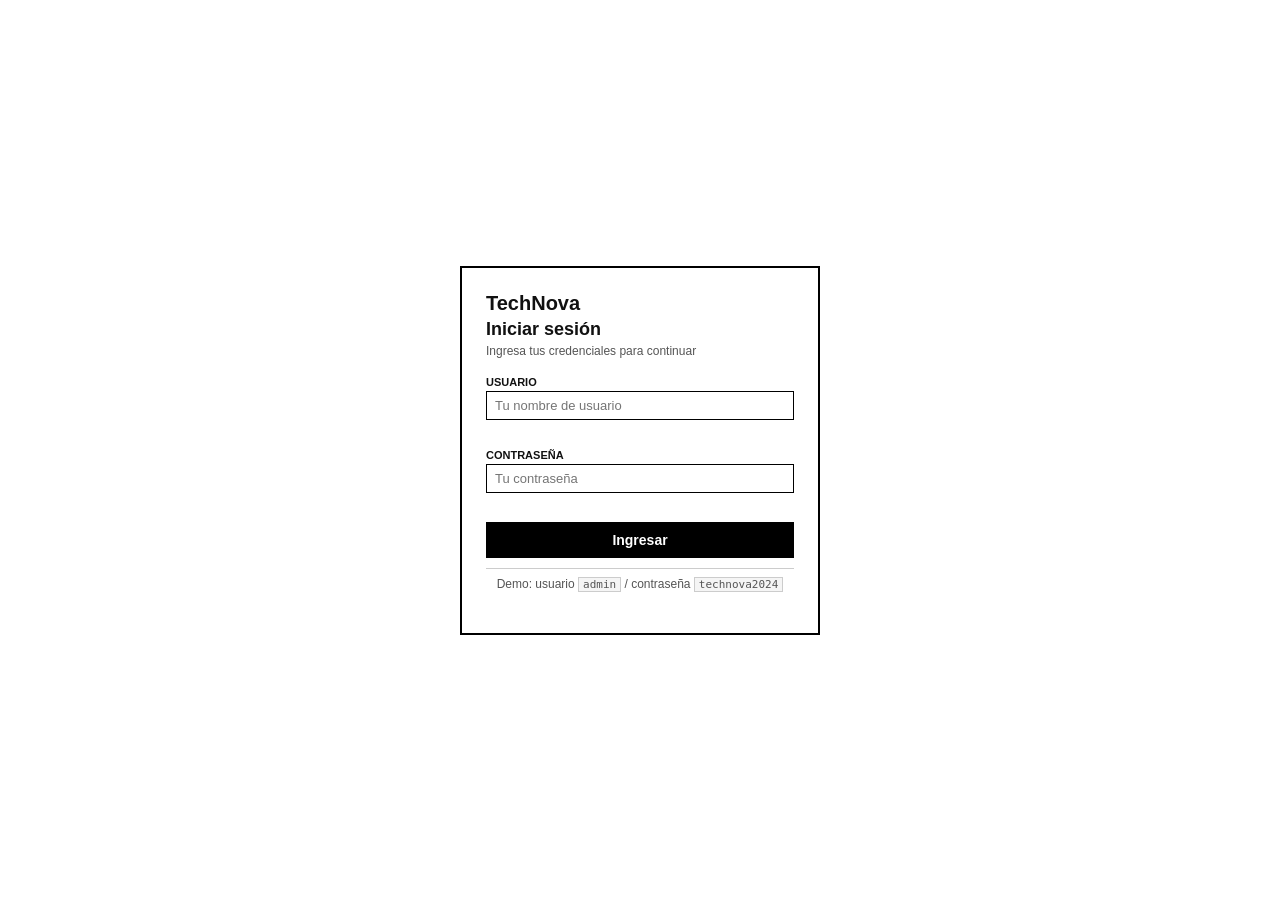
==== login.html @ 23d36f8d "primer parcial avance" ====
<!DOCTYPE html>
<html lang="es">
<head>
  <meta charset="UTF-8" />
  <meta name="viewport" content="width=device-width, initial-scale=1.0" />
  <title>TechNova — Iniciar sesión</title>
  <link rel="stylesheet" href="css/styles.css" />
  <link rel="stylesheet" href="css/login.css" />
</head>
<body class="login-page">

  <div class="login-box">

    <span class="login-logo">TechNova</span>

    <h1>Iniciar sesión</h1>
    <p>Ingresa tus credenciales para continuar</p>

    <form id="login-form" novalidate>

      <div class="form-group">
        <label class="form-label" for="input-usuario">Usuario</label>
        <input
          type="text"
          id="input-usuario"
          class="form-input"
          placeholder="Tu nombre de usuario"
          autocomplete="username"
        />
        <span class="form-error" id="error-usuario"></span>
      </div>

      <div class="form-group">
        <label class="form-label" for="input-contrasena">Contraseña</label>
        <input
          type="password"
          id="input-contrasena"
          class="form-input"
          placeholder="Tu contraseña"
          autocomplete="current-password"
        />
        <span class="form-error" id="error-contrasena"></span>
      </div>

      <div class="form-alert" id="login-alert" role="alert" aria-live="polite"></div>

      <button type="submit" class="btn-login" id="btn-ingresar">
        Ingresar
      </button>

    </form>

    <p class="login-hint">
      Demo: usuario <code>admin</code> / contraseña <code>technova2024</code>
    </p>

  </div>

  <script src="js/login.js"></script>
</body>
</html>
---- css/styles.css ----
/* =====================================================
   css/styles.css — TechNova
   Estilos: estructura base sin colores personalizados.
   Convención de clases: kebab-case
   ===================================================== */

* {
  box-sizing: border-box;
  margin: 0;
  padding: 0;
}

body {
  font-family: sans-serif;
  font-size: 14px;
  color: #111;
  background: #fff;
}

/* ── Layout ──────────────────────────────────────── */
.app-page   { display: flex; flex-direction: column; min-height: 100vh; }
.app-layout { display: flex; flex: 1; }
.app-main   { flex: 1; }

/* ── Header ──────────────────────────────────────── */
.app-header {
  display: flex;
  align-items: center;
  justify-content: space-between;
  padding: 10px 20px;
  border-bottom: 2px solid #000;
}

.header-logo { font-size: 18px; font-weight: bold; text-decoration: none; color: #000; }

.header-nav a {
  margin-left: 14px;
  color: #000;
  text-decoration: underline;
  font-size: 13px;
}

.header-actions { display: flex; gap: 6px; }

.header-actions button {
  border: 1px solid #000;
  background: #fff;
  padding: 4px 10px;
  font-size: 12px;
  cursor: pointer;
}

.header-actions button:hover { background: #eee; }

/* ── Sidebar ─────────────────────────────────────── */
.app-sidebar {
  width: 180px;
  flex-shrink: 0;
  border-right: 2px solid #000;
  padding: 12px;
}

.sidebar-user {
  border: 1px solid #000;
  padding: 8px;
  margin-bottom: 12px;
}

.sidebar-user strong { display: block; font-size: 13px; }
.sidebar-user span   { font-size: 11px; }

.sidebar-group {
  font-size: 11px;
  text-transform: uppercase;
  border-bottom: 1px solid #000;
  padding-bottom: 3px;
  margin: 10px 0 5px;
}

.sidebar-menu { list-style: none; }

.sidebar-link {
  display: block;
  padding: 4px 6px;
  font-size: 13px;
  color: #000;
  text-decoration: none;
  border-left: 3px solid transparent;
}

.sidebar-link:hover,
.sidebar-link.active {
  border-left-color: #000;
  font-weight: bold;
}

/* ── Hero ────────────────────────────────────────── */
.hero {
  border: 2px solid #000;
  margin: 12px;
  padding: 20px;
}

.hero h1 { font-size: 26px; margin-bottom: 8px; }
.hero p  { font-size: 14px; margin-bottom: 14px; max-width: 460px; }

.hero-ctas { display: flex; gap: 8px; margin-bottom: 16px; }

.hero-ctas .btn-primary {
  border: 1px solid #000;
  background: #000;
  color: #fff;
  padding: 6px 16px;
  font-size: 13px;
  cursor: pointer;
  text-decoration: none;
  display: inline-block;
}

.hero-ctas .btn-secondary {
  border: 1px solid #000;
  background: #fff;
  color: #000;
  padding: 6px 16px;
  font-size: 13px;
  cursor: pointer;
  text-decoration: none;
  display: inline-block;
}

.hero-ctas button:hover { opacity: .85; }

.stats-row {
  display: flex;
  border: 1px solid #000;
  width: fit-content;
}

.stat { padding: 8px 18px; text-align: center; border-right: 1px solid #000; }
.stat:last-child { border-right: none; }
.stat strong { display: block; font-size: 17px; }
.stat small  { font-size: 11px; }

/* ── Filtro de categorías ────────────────────────── */
.filter-bar {
  display: flex;
  align-items: center;
  gap: 6px;
  flex-wrap: wrap;
  padding: 8px 12px;
  margin: 0 12px;
  border: 1px solid #000;
}

.filter-bar label { font-size: 11px; text-transform: uppercase; margin-right: 4px; }

.cat-chip {
  border: 1px solid #000;
  background: #fff;
  padding: 3px 10px;
  font-size: 12px;
  cursor: pointer;
}

.cat-chip:hover  { background: #eee; }
.cat-chip.active { background: #000; color: #fff; }

/* ── Sección de productos ────────────────────────── */
.products-section {
  padding: 14px 12px;
  border-bottom: 1px solid #ccc;
}

.section-header {
  display: flex;
  align-items: flex-start;
  justify-content: space-between;
  margin-bottom: 12px;
  gap: 8px;
}

.section-header h2 { font-size: 15px; margin-bottom: 2px; }
.section-header p  { font-size: 12px; color: #555; }

.section-tag {
  border: 1px solid #000;
  font-size: 10px;
  text-transform: uppercase;
  padding: 2px 7px;
  white-space: nowrap;
}

/* ── Grid de productos ───────────────────────────── */
.products-grid {
  display: grid;
  grid-template-columns: repeat(auto-fill, minmax(190px, 1fr));
  gap: 10px;
}

/* ── Tarjeta de producto ─────────────────────────── */
.product-card {
  border: 1px solid #000;
  display: flex;
  flex-direction: column;
}

.product-card:hover { outline: 2px solid #000; }

.product-img-area {
  border-bottom: 1px solid #000;
  background: #f5f5f5;
  padding: 14px 10px;
  text-align: center;
  min-height: 80px;
  display: flex;
  flex-direction: column;
  align-items: center;
  justify-content: center;
  gap: 5px;
}

.product-img-area strong { font-size: 13px; }
.product-img-area small  { font-size: 11px; color: #555; }

.product-badge {
  border: 1px solid #000;
  font-size: 10px;
  padding: 1px 6px;
}

.wc-label {
  border: 1px dashed #000;
  font-size: 9px;
  text-transform: uppercase;
  padding: 1px 5px;
}

.product-body {
  padding: 9px;
  display: flex;
  flex-direction: column;
  gap: 4px;
  flex: 1;
}

.product-cat   { font-size: 10px; text-transform: uppercase; letter-spacing: .05em; }
.product-name  { font-size: 13px; font-weight: bold; }
.product-desc  { font-size: 12px; color: #555; line-height: 1.4; flex: 1; }

.product-footer {
  display: flex;
  align-items: center;
  justify-content: space-between;
  margin-top: 8px;
  padding-top: 8px;
  border-top: 1px solid #ccc;
}

.product-price { font-size: 13px; font-weight: bold; }

.btn-add-cart {
  border: 1px solid #000;
  background: #fff;
  padding: 4px 9px;
  font-size: 11px;
  cursor: pointer;
}

.btn-add-cart:hover { background: #000; color: #fff; }
.btn-add-cart.added { background: #000; color: #fff; }

/* ── Footer ──────────────────────────────────────── */
.app-footer { border-top: 2px solid #000; }

.footer-cols {
  display: grid;
  grid-template-columns: 2fr 1fr 1fr 1fr;
  gap: 16px;
  padding: 18px 20px 14px;
}

.footer-brand strong { font-size: 15px; font-weight: bold; display: block; margin-bottom: 4px; }
.footer-brand p      { font-size: 12px; max-width: 180px; }

.footer-col h4 {
  font-size: 11px;
  text-transform: uppercase;
  border-bottom: 1px solid #000;
  padding-bottom: 3px;
  margin-bottom: 6px;
}

.footer-col a {
  display: block;
  font-size: 12px;
  color: #000;
  text-decoration: underline;
  padding: 2px 0;
}

.footer-bottom {
  border-top: 1px solid #ccc;
  padding: 8px 20px;
  display: flex;
  justify-content: space-between;
  flex-wrap: wrap;
  gap: 4px;
}

.footer-bottom p { font-size: 11px; color: #555; }

/* ── Estados ─────────────────────────────────────── */
.loading-msg { font-size: 13px; color: #555; padding: 10px 0; }

/* ── Responsive básico ───────────────────────────── */
@media (max-width: 700px) {
  .app-sidebar  { display: none; }
  .header-nav   { display: none; }
  .footer-cols  { grid-template-columns: 1fr 1fr; }
}
---- css/login.css ----
/* =====================================================
   css/login.css — TechNova
   Estilos de la pantalla de inicio de sesión.
   ===================================================== */

.login-page {
  display: flex;
  align-items: center;
  justify-content: center;
  min-height: 100vh;
  padding: 40px 12px;
  background: #fff;
}

.login-box {
  border: 2px solid #000;
  padding: 24px;
  width: 100%;
  max-width: 360px;
}

.login-logo {
  font-size: 20px;
  font-weight: bold;
  display: block;
  margin-bottom: 4px;
}

.login-box h1   { font-size: 18px; margin-bottom: 4px; }
.login-box > p  { font-size: 12px; color: #555; margin-bottom: 18px; }

/* ── Campos del formulario ── */
.form-group {
  display: flex;
  flex-direction: column;
  gap: 3px;
  margin-bottom: 12px;
}

.form-label {
  font-size: 11px;
  text-transform: uppercase;
  font-weight: bold;
}

.form-input {
  border: 1px solid #000;
  padding: 6px 8px;
  font-size: 13px;
  width: 100%;
  outline: none;
  font-family: sans-serif;
}

.form-input:focus { outline: 2px solid #000; }

.form-error {
  font-size: 11px;
  color: #c00;
  min-height: 14px;
}

/* ── Alerta global ── */
.form-alert {
  font-size: 12px;
  padding: 6px 8px;
  border: 1px solid #000;
  margin-bottom: 8px;
  display: none;
}

.form-alert.show { display: block; }

/* ── Botón de ingreso ── */
.btn-login {
  width: 100%;
  padding: 8px;
  border: 2px solid #000;
  background: #000;
  color: #fff;
  font-size: 14px;
  font-weight: bold;
  cursor: pointer;
  margin-bottom: 10px;
  font-family: sans-serif;
}

.btn-login:hover    { background: #333; }
.btn-login:disabled { opacity: .5; cursor: not-allowed; }

/* ── Hint de credenciales de demo ── */
.login-hint {
  font-size: 11px;
  color: #555;
  text-align: center;
  padding-top: 8px;
  border-top: 1px solid #ccc;
}

.login-hint code {
  font-size: 11px;
  border: 1px solid #ccc;
  padding: 0 4px;
  background: #f5f5f5;
}
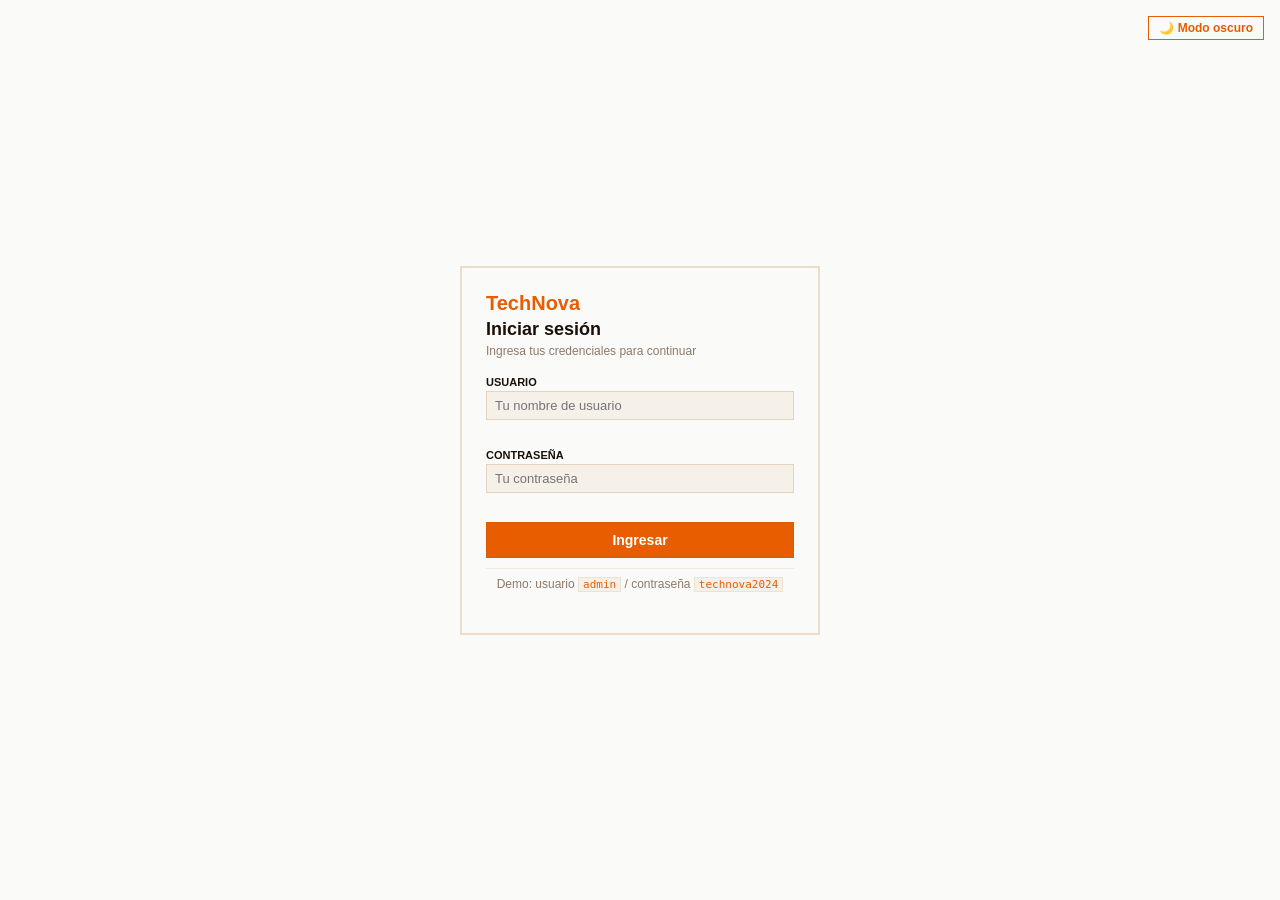
==== commit 9952b6bc: "edit tema" ====
--- a/login.html
+++ b/login.html
@@ -6,9 +6,13 @@
   <title>TechNova — Iniciar sesión</title>
   <link rel="stylesheet" href="css/styles.css" />
   <link rel="stylesheet" href="css/login.css" />
+  <script src="js/modo.js"></script>
+
+  <link rel="stylesheet" href="css/styles.css" />
+  <link rel="stylesheet" href="css/login.css" />
 </head>
 <body class="login-page">
-
+   <button class="login-tema-btn" id="btn-tema-login">🌙 Modo oscuro</button>
   <div class="login-box">
 
     <span class="login-logo">TechNova</span>
@@ -57,5 +61,8 @@
   </div>
 
   <script src="js/login.js"></script>
+  <script>
+    vincularToggleTema('btn-tema-login');
+  </script>
 </body>
 </html>
--- a/css/styles.css
+++ b/css/styles.css
@@ -1,8 +1,46 @@
-/* =====================================================
-   css/styles.css — TechNova
-   Estilos: estructura base sin colores personalizados.
-   Convención de clases: kebab-case
-   ===================================================== */
+/* ── Variables de tema ── */
+:root {
+  --bg:          #fafaf8;
+  --bg-alt:      #f5f0e8;
+  --surface:     #ffffff;
+  --surface-2:   #fdf8f0;
+  --texto:       #1a1008;
+  --texto-muted: #8c7a6b;
+  --borde:       rgba(180,100,20,.2);
+  --borde-soft:  rgba(180,100,20,.1);
+  --acento:      #e85d00;
+  --acento2:     #f5a623;
+  --acento3:     #ff3d00;
+  --btn-bg:      #e85d00;
+  --btn-color:   #ffffff;
+  --shadow:      0 1px 3px rgba(0,0,0,.08);
+  --shadow-md:   0 4px 24px rgba(232,93,0,.18);
+}
+
+html.dark-mode {
+  --bg:          #0a0805;
+  --bg-alt:      #130f0a;
+  --surface:     #1a1208;
+  --surface-2:   #221a0e;
+  --texto:       #f5f0e8;
+  --texto-muted: #8c7a6b;
+  --borde:       rgba(255,120,30,.15);
+  --borde-soft:  rgba(255,120,30,.08);
+  --acento:      #ff6b1a;
+  --acento2:     #ffd166;
+  --acento3:     #ff3d00;
+  --btn-bg:      #ff6b1a;
+  --btn-color:   #0a0805;
+  --shadow:      0 1px 3px rgba(0,0,0,.6);
+  --shadow-md:   0 4px 24px rgba(255,107,26,.2);
+}
+
+/* Transición suave al cambiar tema */
+*, *::before, *::after {
+  transition: background-color 250ms ease, color 250ms ease, border-color 250ms ease;
+}
+
+
 
 * {
   box-sizing: border-box;
@@ -13,162 +51,169 @@
 body {
   font-family: sans-serif;
   font-size: 14px;
-  color: #111;
-  background: #fff;
-}
-
-/* ── Layout ──────────────────────────────────────── */
-.app-page   { display: flex; flex-direction: column; min-height: 100vh; }
-.app-layout { display: flex; flex: 1; }
-.app-main   { flex: 1; }
-
-/* ── Header ──────────────────────────────────────── */
-.app-header {
-  display: flex;
-  align-items: center;
-  justify-content: space-between;
+  color: var(--texto);
+  background: var(--bg);
+}
+
+
+.app-page {
+  display: flex;
+  flex-direction: column;
+  min-height: 100vh;
+}
+
+.app-layout {
+  display: flex;
+  flex: 1;
+}
+
+.app-main {
+  flex: 1;
+}
+
+
+.hero {
+  padding: 44px 36px;
+  background: var(--surface);
+  border-bottom: 1px solid var(--borde);
+  position: relative;
+  overflow: hidden;
+}
+
+.hero::before {
+  content: '';
+  position: absolute;
+  top: -80px; right: -80px;
+  width: 400px; height: 400px;
+  background: radial-gradient(circle, rgba(232,93,0,.08), transparent 65%);
+  pointer-events: none;
+}
+
+.hero h1 {
+  font-size: 34px;
+  font-weight: 900;
+  letter-spacing: -1px;
+  line-height: 1.1;
+  margin-bottom: 12px;
+}
+
+.hero p {
+  font-size: 14px;
+  color: var(--texto-muted);
+  margin-bottom: 22px;
+  max-width: 460px;
+  line-height: 1.65;
+}
+
+.hero-ctas .btn-primary {
+  background: linear-gradient(135deg, var(--acento), var(--acento2));
+  color: var(--bg);
+  border: none;
+  padding: 10px 22px;
+  border-radius: 8px;
+  font-size: 13px;
+  font-weight: 700;
+  cursor: pointer;
+  box-shadow: 0 4px 16px rgba(232,93,0,.3);
+  text-decoration: none;
+  display: inline-block;
+  transition: all .2s;
+}
+
+.hero-ctas .btn-primary:hover {
+  transform: translateY(-2px);
+  box-shadow: 0 6px 20px rgba(232,93,0,.4);
+  opacity: 1;
+  color: var(--bg);
+}
+
+.hero-ctas .btn-secondary {
+  background: transparent;
+  border: 1.5px solid var(--borde);
+  color: var(--texto);
   padding: 10px 20px;
-  border-bottom: 2px solid #000;
-}
-
-.header-logo { font-size: 18px; font-weight: bold; text-decoration: none; color: #000; }
-
-.header-nav a {
-  margin-left: 14px;
-  color: #000;
-  text-decoration: underline;
-  font-size: 13px;
-}
-
-.header-actions { display: flex; gap: 6px; }
-
-.header-actions button {
-  border: 1px solid #000;
-  background: #fff;
-  padding: 4px 10px;
-  font-size: 12px;
-  cursor: pointer;
-}
-
-.header-actions button:hover { background: #eee; }
-
-/* ── Sidebar ─────────────────────────────────────── */
-.app-sidebar {
-  width: 180px;
-  flex-shrink: 0;
-  border-right: 2px solid #000;
-  padding: 12px;
-}
-
-.sidebar-user {
-  border: 1px solid #000;
-  padding: 8px;
-  margin-bottom: 12px;
-}
-
-.sidebar-user strong { display: block; font-size: 13px; }
-.sidebar-user span   { font-size: 11px; }
-
-.sidebar-group {
-  font-size: 11px;
-  text-transform: uppercase;
-  border-bottom: 1px solid #000;
-  padding-bottom: 3px;
-  margin: 10px 0 5px;
-}
-
-.sidebar-menu { list-style: none; }
-
-.sidebar-link {
-  display: block;
-  padding: 4px 6px;
-  font-size: 13px;
-  color: #000;
-  text-decoration: none;
-  border-left: 3px solid transparent;
-}
-
-.sidebar-link:hover,
-.sidebar-link.active {
-  border-left-color: #000;
-  font-weight: bold;
-}
-
-/* ── Hero ────────────────────────────────────────── */
-.hero {
-  border: 2px solid #000;
-  margin: 12px;
-  padding: 20px;
-}
-
-.hero h1 { font-size: 26px; margin-bottom: 8px; }
-.hero p  { font-size: 14px; margin-bottom: 14px; max-width: 460px; }
-
-.hero-ctas { display: flex; gap: 8px; margin-bottom: 16px; }
-
-.hero-ctas .btn-primary {
-  border: 1px solid #000;
-  background: #000;
-  color: #fff;
-  padding: 6px 16px;
+  border-radius: 8px;
   font-size: 13px;
   cursor: pointer;
   text-decoration: none;
   display: inline-block;
-}
-
-.hero-ctas .btn-secondary {
-  border: 1px solid #000;
-  background: #fff;
-  color: #000;
-  padding: 6px 16px;
-  font-size: 13px;
+  transition: all .2s;
+}
+
+.hero-ctas .btn-secondary:hover {
+  border-color: var(--acento);
+  color: var(--acento);
+  opacity: 1;
+}
+
+.stats-row {
+  display: flex;
+  border: 1px solid var(--borde);
+  border-radius: 10px;
+  overflow: hidden;
+  width: fit-content;
+  background: var(--surface-2);
+}
+
+.stat {
+  padding: 10px 22px;
+  text-align: center;
+  border-right: 1px solid var(--borde);
+}
+
+.stat strong {
+  display: block;
+  font-size: 20px;
+  font-weight: 900;
+  background: linear-gradient(135deg, var(--acento), var(--acento2));
+  -webkit-background-clip: text;
+  -webkit-text-fill-color: transparent;
+  background-clip: text;
+}
+
+.stat small { font-size: 11px; color: var(--texto-muted); }
+
+
+.filter-bar {
+  display: flex;
+  align-items: center;
+  gap: 8px;
+  flex-wrap: wrap;
+  padding: 12px 36px;
+  background: var(--bg-alt);
+  border-bottom: 1px solid var(--borde);
+  margin: 0;
+}
+
+.cat-chip {
+  border: 1.5px solid var(--borde);
+  background: transparent;
+  color: var(--texto-muted);
+  border-radius: 20px;
+  padding: 4px 12px;
+  font-size: 12px;
+  font-weight: 500;
   cursor: pointer;
-  text-decoration: none;
-  display: inline-block;
-}
-
-.hero-ctas button:hover { opacity: .85; }
-
-.stats-row {
-  display: flex;
-  border: 1px solid #000;
-  width: fit-content;
-}
-
-.stat { padding: 8px 18px; text-align: center; border-right: 1px solid #000; }
-.stat:last-child { border-right: none; }
-.stat strong { display: block; font-size: 17px; }
-.stat small  { font-size: 11px; }
-
-/* ── Filtro de categorías ────────────────────────── */
-.filter-bar {
-  display: flex;
-  align-items: center;
-  gap: 6px;
-  flex-wrap: wrap;
-  padding: 8px 12px;
-  margin: 0 12px;
-  border: 1px solid #000;
-}
-
-.filter-bar label { font-size: 11px; text-transform: uppercase; margin-right: 4px; }
-
-.cat-chip {
-  border: 1px solid #000;
-  background: #fff;
-  padding: 3px 10px;
-  font-size: 12px;
-  cursor: pointer;
-}
-
-.cat-chip:hover  { background: #eee; }
-.cat-chip.active { background: #000; color: #fff; }
-
-/* ── Sección de productos ────────────────────────── */
+  transition: all .15s;
+}
+
+.cat-chip:hover {
+  border-color: var(--acento);
+  color: var(--acento);
+  background: transparent;
+}
+
+.cat-chip.active {
+  background: linear-gradient(135deg, var(--acento), var(--acento2));
+  border-color: transparent;
+  color: var(--bg);
+  font-weight: 700;
+}
+
+
 .products-section {
   padding: 14px 12px;
-  border-bottom: 1px solid #ccc;
+  border-bottom: 1px solid var(--borde-soft);
 }
 
 .section-header {
@@ -179,57 +224,82 @@
   gap: 8px;
 }
 
-.section-header h2 { font-size: 15px; margin-bottom: 2px; }
-.section-header p  { font-size: 12px; color: #555; }
+.section-header h2 {
+  font-size: 15px;
+  margin-bottom: 2px;
+}
+
+.section-header p {
+  font-size: 12px;
+  color: var(--texto-muted);
+}
 
 .section-tag {
-  border: 1px solid #000;
+  border: 1px solid var(--borde);
   font-size: 10px;
   text-transform: uppercase;
   padding: 2px 7px;
   white-space: nowrap;
 }
 
-/* ── Grid de productos ───────────────────────────── */
+
 .products-grid {
   display: grid;
   grid-template-columns: repeat(auto-fill, minmax(190px, 1fr));
   gap: 10px;
 }
 
-/* ── Tarjeta de producto ─────────────────────────── */
+
 .product-card {
-  border: 1px solid #000;
+  background: var(--surface);
+  border: 1px solid var(--borde);
+  border-radius: 12px;
+  overflow: hidden;
   display: flex;
   flex-direction: column;
-}
-
-.product-card:hover { outline: 2px solid #000; }
+  box-shadow: var(--shadow);
+  transition: all .2s;
+}
+.product-card:hover {
+  transform: translateY(-4px);
+  box-shadow: var(--shadow-md);
+  border-color: rgba(232,93,0,.35);
+}
 
 .product-img-area {
-  border-bottom: 1px solid #000;
-  background: #f5f5f5;
-  padding: 14px 10px;
+  background: linear-gradient(135deg, var(--surface-2), rgba(232,93,0,.04));
+  border-bottom: 1px solid var(--borde);
+  padding: 18px 12px;
   text-align: center;
-  min-height: 80px;
+  min-height: 90px;
   display: flex;
   flex-direction: column;
   align-items: center;
   justify-content: center;
-  gap: 5px;
-}
-
-.product-img-area strong { font-size: 13px; }
-.product-img-area small  { font-size: 11px; color: #555; }
+  gap: 6px;
+}
+
+.product-img-area strong {
+  font-size: 13px;
+}
+
+.product-img-area small {
+  font-size: 11px;
+  color: var(--texto-muted);
+}
 
 .product-badge {
-  border: 1px solid #000;
+  background: linear-gradient(135deg, var(--acento), var(--acento2));
+  color: var(--bg);
   font-size: 10px;
-  padding: 1px 6px;
+  font-weight: 700;
+  padding: 2px 8px;
+  border-radius: 20px;
+  border: none;
 }
 
 .wc-label {
-  border: 1px dashed #000;
+  border: 1px dashed var(--borde);
   font-size: 9px;
   text-transform: uppercase;
   padding: 1px 5px;
@@ -243,9 +313,24 @@
   flex: 1;
 }
 
-.product-cat   { font-size: 10px; text-transform: uppercase; letter-spacing: .05em; }
-.product-name  { font-size: 13px; font-weight: bold; }
-.product-desc  { font-size: 12px; color: #555; line-height: 1.4; flex: 1; }
+.product-cat {
+  font-size: 10px;
+  font-weight: 700;
+  text-transform: uppercase;
+  letter-spacing: .05em;
+  color: var(--acento);
+}
+.product-name {
+  font-size: 13px;
+  font-weight: bold;
+}
+
+.product-desc {
+  font-size: 12px;
+  color: var(--texto-muted);
+  line-height: 1.4;
+  flex: 1;
+}
 
 .product-footer {
   display: flex;
@@ -253,68 +338,89 @@
   justify-content: space-between;
   margin-top: 8px;
   padding-top: 8px;
-  border-top: 1px solid #ccc;
-}
-
-.product-price { font-size: 13px; font-weight: bold; }
+  border-top: 1px solid var(--borde);
+}
+
+.product-price {
+  font-size: 14px;
+  font-weight: 900;
+  background: linear-gradient(90deg, var(--acento), var(--acento2));
+  -webkit-background-clip: text;
+  -webkit-text-fill-color: transparent;
+  background-clip: text;
+}
 
 .btn-add-cart {
-  border: 1px solid #000;
-  background: #fff;
-  padding: 4px 9px;
+  background: linear-gradient(135deg, var(--acento), var(--acento2));
+  color: var(--bg);
+  border: none;
+  border-radius: 6px;
+  padding: 5px 11px;
   font-size: 11px;
+  font-weight: 700;
   cursor: pointer;
-}
-
-.btn-add-cart:hover { background: #000; color: #fff; }
-.btn-add-cart.added { background: #000; color: #fff; }
-
-/* ── Footer ──────────────────────────────────────── */
-.app-footer { border-top: 2px solid #000; }
-
-.footer-cols {
-  display: grid;
-  grid-template-columns: 2fr 1fr 1fr 1fr;
-  gap: 16px;
-  padding: 18px 20px 14px;
-}
-
-.footer-brand strong { font-size: 15px; font-weight: bold; display: block; margin-bottom: 4px; }
-.footer-brand p      { font-size: 12px; max-width: 180px; }
-
-.footer-col h4 {
-  font-size: 11px;
+  transition: all .2s;
+}
+
+.btn-add-cart:hover {
+  transform: translateY(-1px);
+  box-shadow: 0 3px 10px rgba(232,93,0,.35);
+  background: linear-gradient(135deg, var(--acento), var(--acento2));
+  color: var(--bg);
+}
+
+.btn-add-cart.added {
+  background: var(--btn-bg);
+  color: var(--btn-color);
+}
+.section-tag {
+  font-size: 10px;
+  font-weight: 700;
   text-transform: uppercase;
-  border-bottom: 1px solid #000;
-  padding-bottom: 3px;
-  margin-bottom: 6px;
-}
-
-.footer-col a {
-  display: block;
-  font-size: 12px;
-  color: #000;
-  text-decoration: underline;
-  padding: 2px 0;
-}
-
-.footer-bottom {
-  border-top: 1px solid #ccc;
-  padding: 8px 20px;
-  display: flex;
-  justify-content: space-between;
-  flex-wrap: wrap;
-  gap: 4px;
-}
-
-.footer-bottom p { font-size: 11px; color: #555; }
-
-/* ── Estados ─────────────────────────────────────── */
-.loading-msg { font-size: 13px; color: #555; padding: 10px 0; }
-
-/* ── Responsive básico ───────────────────────────── */
+  letter-spacing: .06em;
+  padding: 3px 10px;
+  border-radius: 20px;
+  border: 1.5px solid var(--acento);
+  color: var(--acento);
+  white-space: nowrap;
+  background: transparent;
+}
+
+
+
+.loading-msg {
+  font-size: 13px;
+  color: var(--texto-muted);
+  padding: 10px 0;
+}
+/* ── Glow en hover modo oscuro ── */
+html.dark-mode .product-card:hover {
+  outline: 2px solid var(--acento);
+  box-shadow: 0 0 10px var(--acento);
+}
+
+html.dark-mode .cat-chip.active {
+  background: var(--acento);
+  border-color: var(--acento);
+  color: #fff;
+}
+
+html.dark-mode .btn-add-cart:hover {
+  background: var(--acento);
+  border-color: var(--acento);
+  color: #fff;
+}
+
 @media (max-width: 700px) {
-  .app-sidebar  { display: none; }
-  .header-nav   { display: none; }
-  .footer-cols  { grid-template-columns: 1fr 1fr; }
-}
+  .app-sidebar {
+    display: none;
+  }
+
+  .header-nav {
+    display: none;
+  }
+
+  .footer-cols {
+    grid-template-columns: 1fr 1fr;
+  }
+}
--- a/css/login.css
+++ b/css/login.css
@@ -1,22 +1,18 @@
-/* =====================================================
-   css/login.css — TechNova
-   Estilos de la pantalla de inicio de sesión.
-   ===================================================== */
-
 .login-page {
   display: flex;
   align-items: center;
   justify-content: center;
   min-height: 100vh;
   padding: 40px 12px;
-  background: #fff;
+  background: var(--bg);
 }
 
 .login-box {
-  border: 2px solid #000;
+  border: 2px solid var(--borde);
   padding: 24px;
   width: 100%;
   max-width: 360px;
+  background: var(--bg);
 }
 
 .login-logo {
@@ -24,12 +20,12 @@
   font-weight: bold;
   display: block;
   margin-bottom: 4px;
+  color: var(--acento);
 }
 
-.login-box h1   { font-size: 18px; margin-bottom: 4px; }
-.login-box > p  { font-size: 12px; color: #555; margin-bottom: 18px; }
+.login-box h1   { font-size: 18px; margin-bottom: 4px; color: var(--texto); }
+.login-box > p  { font-size: 12px; color: var(--texto-muted); margin-bottom: 18px; }
 
-/* ── Campos del formulario ── */
 .form-group {
   display: flex;
   flex-direction: column;
@@ -41,18 +37,23 @@
   font-size: 11px;
   text-transform: uppercase;
   font-weight: bold;
+  color: var(--texto);
 }
 
 .form-input {
-  border: 1px solid #000;
+  border: 1px solid var(--borde);
   padding: 6px 8px;
   font-size: 13px;
   width: 100%;
   outline: none;
   font-family: sans-serif;
+  background: var(--bg-alt);
+  color: var(--texto);
 }
 
-.form-input:focus { outline: 2px solid #000; }
+.form-input:focus {
+  outline: 2px solid var(--acento);
+}
 
 .form-error {
   font-size: 11px;
@@ -60,24 +61,24 @@
   min-height: 14px;
 }
 
-/* ── Alerta global ── */
 .form-alert {
   font-size: 12px;
   padding: 6px 8px;
-  border: 1px solid #000;
+  border: 1px solid var(--borde);
   margin-bottom: 8px;
   display: none;
+  color: var(--texto);
+  background: var(--bg-alt);
 }
 
 .form-alert.show { display: block; }
 
-/* ── Botón de ingreso ── */
 .btn-login {
   width: 100%;
   padding: 8px;
-  border: 2px solid #000;
-  background: #000;
-  color: #fff;
+  border: 2px solid var(--borde);
+  background: var(--btn-bg);
+  color: var(--btn-color);
   font-size: 14px;
   font-weight: bold;
   cursor: pointer;
@@ -85,21 +86,41 @@
   font-family: sans-serif;
 }
 
-.btn-login:hover    { background: #333; }
+.btn-login:hover    { opacity: .85; }
 .btn-login:disabled { opacity: .5; cursor: not-allowed; }
 
-/* ── Hint de credenciales de demo ── */
 .login-hint {
   font-size: 11px;
-  color: #555;
+  color: var(--texto-muted);
   text-align: center;
   padding-top: 8px;
-  border-top: 1px solid #ccc;
+  border-top: 1px solid var(--borde-soft);
 }
 
 .login-hint code {
   font-size: 11px;
-  border: 1px solid #ccc;
+  border: 1px solid var(--borde-soft);
   padding: 0 4px;
-  background: #f5f5f5;
+  background: var(--bg-alt);
+  color: var(--acento);
 }
+
+/* Botón de tema en login */
+.login-tema-btn {
+  position: absolute;
+  top: 16px;
+  right: 16px;
+  border: 1px solid var(--acento);
+  background: var(--bg);
+  color: var(--acento);
+  padding: 4px 10px;
+  font-size: 12px;
+  font-weight: bold;
+  cursor: pointer;
+  font-family: sans-serif;
+}
+
+.login-tema-btn:hover {
+  background: var(--acento);
+  color: #fff;
+}
--- a/css/styles.css
+++ b/css/styles.css
@@ -1,8 +1,46 @@
-/* =====================================================
-   css/styles.css — TechNova
-   Estilos: estructura base sin colores personalizados.
-   Convención de clases: kebab-case
-   ===================================================== */
+/* ── Variables de tema ── */
+:root {
+  --bg:          #fafaf8;
+  --bg-alt:      #f5f0e8;
+  --surface:     #ffffff;
+  --surface-2:   #fdf8f0;
+  --texto:       #1a1008;
+  --texto-muted: #8c7a6b;
+  --borde:       rgba(180,100,20,.2);
+  --borde-soft:  rgba(180,100,20,.1);
+  --acento:      #e85d00;
+  --acento2:     #f5a623;
+  --acento3:     #ff3d00;
+  --btn-bg:      #e85d00;
+  --btn-color:   #ffffff;
+  --shadow:      0 1px 3px rgba(0,0,0,.08);
+  --shadow-md:   0 4px 24px rgba(232,93,0,.18);
+}
+
+html.dark-mode {
+  --bg:          #0a0805;
+  --bg-alt:      #130f0a;
+  --surface:     #1a1208;
+  --surface-2:   #221a0e;
+  --texto:       #f5f0e8;
+  --texto-muted: #8c7a6b;
+  --borde:       rgba(255,120,30,.15);
+  --borde-soft:  rgba(255,120,30,.08);
+  --acento:      #ff6b1a;
+  --acento2:     #ffd166;
+  --acento3:     #ff3d00;
+  --btn-bg:      #ff6b1a;
+  --btn-color:   #0a0805;
+  --shadow:      0 1px 3px rgba(0,0,0,.6);
+  --shadow-md:   0 4px 24px rgba(255,107,26,.2);
+}
+
+/* Transición suave al cambiar tema */
+*, *::before, *::after {
+  transition: background-color 250ms ease, color 250ms ease, border-color 250ms ease;
+}
+
+
 
 * {
   box-sizing: border-box;
@@ -13,162 +51,169 @@
 body {
   font-family: sans-serif;
   font-size: 14px;
-  color: #111;
-  background: #fff;
-}
-
-/* ── Layout ──────────────────────────────────────── */
-.app-page   { display: flex; flex-direction: column; min-height: 100vh; }
-.app-layout { display: flex; flex: 1; }
-.app-main   { flex: 1; }
-
-/* ── Header ──────────────────────────────────────── */
-.app-header {
-  display: flex;
-  align-items: center;
-  justify-content: space-between;
+  color: var(--texto);
+  background: var(--bg);
+}
+
+
+.app-page {
+  display: flex;
+  flex-direction: column;
+  min-height: 100vh;
+}
+
+.app-layout {
+  display: flex;
+  flex: 1;
+}
+
+.app-main {
+  flex: 1;
+}
+
+
+.hero {
+  padding: 44px 36px;
+  background: var(--surface);
+  border-bottom: 1px solid var(--borde);
+  position: relative;
+  overflow: hidden;
+}
+
+.hero::before {
+  content: '';
+  position: absolute;
+  top: -80px; right: -80px;
+  width: 400px; height: 400px;
+  background: radial-gradient(circle, rgba(232,93,0,.08), transparent 65%);
+  pointer-events: none;
+}
+
+.hero h1 {
+  font-size: 34px;
+  font-weight: 900;
+  letter-spacing: -1px;
+  line-height: 1.1;
+  margin-bottom: 12px;
+}
+
+.hero p {
+  font-size: 14px;
+  color: var(--texto-muted);
+  margin-bottom: 22px;
+  max-width: 460px;
+  line-height: 1.65;
+}
+
+.hero-ctas .btn-primary {
+  background: linear-gradient(135deg, var(--acento), var(--acento2));
+  color: var(--bg);
+  border: none;
+  padding: 10px 22px;
+  border-radius: 8px;
+  font-size: 13px;
+  font-weight: 700;
+  cursor: pointer;
+  box-shadow: 0 4px 16px rgba(232,93,0,.3);
+  text-decoration: none;
+  display: inline-block;
+  transition: all .2s;
+}
+
+.hero-ctas .btn-primary:hover {
+  transform: translateY(-2px);
+  box-shadow: 0 6px 20px rgba(232,93,0,.4);
+  opacity: 1;
+  color: var(--bg);
+}
+
+.hero-ctas .btn-secondary {
+  background: transparent;
+  border: 1.5px solid var(--borde);
+  color: var(--texto);
   padding: 10px 20px;
-  border-bottom: 2px solid #000;
-}
-
-.header-logo { font-size: 18px; font-weight: bold; text-decoration: none; color: #000; }
-
-.header-nav a {
-  margin-left: 14px;
-  color: #000;
-  text-decoration: underline;
-  font-size: 13px;
-}
-
-.header-actions { display: flex; gap: 6px; }
-
-.header-actions button {
-  border: 1px solid #000;
-  background: #fff;
-  padding: 4px 10px;
-  font-size: 12px;
-  cursor: pointer;
-}
-
-.header-actions button:hover { background: #eee; }
-
-/* ── Sidebar ─────────────────────────────────────── */
-.app-sidebar {
-  width: 180px;
-  flex-shrink: 0;
-  border-right: 2px solid #000;
-  padding: 12px;
-}
-
-.sidebar-user {
-  border: 1px solid #000;
-  padding: 8px;
-  margin-bottom: 12px;
-}
-
-.sidebar-user strong { display: block; font-size: 13px; }
-.sidebar-user span   { font-size: 11px; }
-
-.sidebar-group {
-  font-size: 11px;
-  text-transform: uppercase;
-  border-bottom: 1px solid #000;
-  padding-bottom: 3px;
-  margin: 10px 0 5px;
-}
-
-.sidebar-menu { list-style: none; }
-
-.sidebar-link {
-  display: block;
-  padding: 4px 6px;
-  font-size: 13px;
-  color: #000;
-  text-decoration: none;
-  border-left: 3px solid transparent;
-}
-
-.sidebar-link:hover,
-.sidebar-link.active {
-  border-left-color: #000;
-  font-weight: bold;
-}
-
-/* ── Hero ────────────────────────────────────────── */
-.hero {
-  border: 2px solid #000;
-  margin: 12px;
-  padding: 20px;
-}
-
-.hero h1 { font-size: 26px; margin-bottom: 8px; }
-.hero p  { font-size: 14px; margin-bottom: 14px; max-width: 460px; }
-
-.hero-ctas { display: flex; gap: 8px; margin-bottom: 16px; }
-
-.hero-ctas .btn-primary {
-  border: 1px solid #000;
-  background: #000;
-  color: #fff;
-  padding: 6px 16px;
+  border-radius: 8px;
   font-size: 13px;
   cursor: pointer;
   text-decoration: none;
   display: inline-block;
-}
-
-.hero-ctas .btn-secondary {
-  border: 1px solid #000;
-  background: #fff;
-  color: #000;
-  padding: 6px 16px;
-  font-size: 13px;
+  transition: all .2s;
+}
+
+.hero-ctas .btn-secondary:hover {
+  border-color: var(--acento);
+  color: var(--acento);
+  opacity: 1;
+}
+
+.stats-row {
+  display: flex;
+  border: 1px solid var(--borde);
+  border-radius: 10px;
+  overflow: hidden;
+  width: fit-content;
+  background: var(--surface-2);
+}
+
+.stat {
+  padding: 10px 22px;
+  text-align: center;
+  border-right: 1px solid var(--borde);
+}
+
+.stat strong {
+  display: block;
+  font-size: 20px;
+  font-weight: 900;
+  background: linear-gradient(135deg, var(--acento), var(--acento2));
+  -webkit-background-clip: text;
+  -webkit-text-fill-color: transparent;
+  background-clip: text;
+}
+
+.stat small { font-size: 11px; color: var(--texto-muted); }
+
+
+.filter-bar {
+  display: flex;
+  align-items: center;
+  gap: 8px;
+  flex-wrap: wrap;
+  padding: 12px 36px;
+  background: var(--bg-alt);
+  border-bottom: 1px solid var(--borde);
+  margin: 0;
+}
+
+.cat-chip {
+  border: 1.5px solid var(--borde);
+  background: transparent;
+  color: var(--texto-muted);
+  border-radius: 20px;
+  padding: 4px 12px;
+  font-size: 12px;
+  font-weight: 500;
   cursor: pointer;
-  text-decoration: none;
-  display: inline-block;
-}
-
-.hero-ctas button:hover { opacity: .85; }
-
-.stats-row {
-  display: flex;
-  border: 1px solid #000;
-  width: fit-content;
-}
-
-.stat { padding: 8px 18px; text-align: center; border-right: 1px solid #000; }
-.stat:last-child { border-right: none; }
-.stat strong { display: block; font-size: 17px; }
-.stat small  { font-size: 11px; }
-
-/* ── Filtro de categorías ────────────────────────── */
-.filter-bar {
-  display: flex;
-  align-items: center;
-  gap: 6px;
-  flex-wrap: wrap;
-  padding: 8px 12px;
-  margin: 0 12px;
-  border: 1px solid #000;
-}
-
-.filter-bar label { font-size: 11px; text-transform: uppercase; margin-right: 4px; }
-
-.cat-chip {
-  border: 1px solid #000;
-  background: #fff;
-  padding: 3px 10px;
-  font-size: 12px;
-  cursor: pointer;
-}
-
-.cat-chip:hover  { background: #eee; }
-.cat-chip.active { background: #000; color: #fff; }
-
-/* ── Sección de productos ────────────────────────── */
+  transition: all .15s;
+}
+
+.cat-chip:hover {
+  border-color: var(--acento);
+  color: var(--acento);
+  background: transparent;
+}
+
+.cat-chip.active {
+  background: linear-gradient(135deg, var(--acento), var(--acento2));
+  border-color: transparent;
+  color: var(--bg);
+  font-weight: 700;
+}
+
+
 .products-section {
   padding: 14px 12px;
-  border-bottom: 1px solid #ccc;
+  border-bottom: 1px solid var(--borde-soft);
 }
 
 .section-header {
@@ -179,57 +224,82 @@
   gap: 8px;
 }
 
-.section-header h2 { font-size: 15px; margin-bottom: 2px; }
-.section-header p  { font-size: 12px; color: #555; }
+.section-header h2 {
+  font-size: 15px;
+  margin-bottom: 2px;
+}
+
+.section-header p {
+  font-size: 12px;
+  color: var(--texto-muted);
+}
 
 .section-tag {
-  border: 1px solid #000;
+  border: 1px solid var(--borde);
   font-size: 10px;
   text-transform: uppercase;
   padding: 2px 7px;
   white-space: nowrap;
 }
 
-/* ── Grid de productos ───────────────────────────── */
+
 .products-grid {
   display: grid;
   grid-template-columns: repeat(auto-fill, minmax(190px, 1fr));
   gap: 10px;
 }
 
-/* ── Tarjeta de producto ─────────────────────────── */
+
 .product-card {
-  border: 1px solid #000;
+  background: var(--surface);
+  border: 1px solid var(--borde);
+  border-radius: 12px;
+  overflow: hidden;
   display: flex;
   flex-direction: column;
-}
-
-.product-card:hover { outline: 2px solid #000; }
+  box-shadow: var(--shadow);
+  transition: all .2s;
+}
+.product-card:hover {
+  transform: translateY(-4px);
+  box-shadow: var(--shadow-md);
+  border-color: rgba(232,93,0,.35);
+}
 
 .product-img-area {
-  border-bottom: 1px solid #000;
-  background: #f5f5f5;
-  padding: 14px 10px;
+  background: linear-gradient(135deg, var(--surface-2), rgba(232,93,0,.04));
+  border-bottom: 1px solid var(--borde);
+  padding: 18px 12px;
   text-align: center;
-  min-height: 80px;
+  min-height: 90px;
   display: flex;
   flex-direction: column;
   align-items: center;
   justify-content: center;
-  gap: 5px;
-}
-
-.product-img-area strong { font-size: 13px; }
-.product-img-area small  { font-size: 11px; color: #555; }
+  gap: 6px;
+}
+
+.product-img-area strong {
+  font-size: 13px;
+}
+
+.product-img-area small {
+  font-size: 11px;
+  color: var(--texto-muted);
+}
 
 .product-badge {
-  border: 1px solid #000;
+  background: linear-gradient(135deg, var(--acento), var(--acento2));
+  color: var(--bg);
   font-size: 10px;
-  padding: 1px 6px;
+  font-weight: 700;
+  padding: 2px 8px;
+  border-radius: 20px;
+  border: none;
 }
 
 .wc-label {
-  border: 1px dashed #000;
+  border: 1px dashed var(--borde);
   font-size: 9px;
   text-transform: uppercase;
   padding: 1px 5px;
@@ -243,9 +313,24 @@
   flex: 1;
 }
 
-.product-cat   { font-size: 10px; text-transform: uppercase; letter-spacing: .05em; }
-.product-name  { font-size: 13px; font-weight: bold; }
-.product-desc  { font-size: 12px; color: #555; line-height: 1.4; flex: 1; }
+.product-cat {
+  font-size: 10px;
+  font-weight: 700;
+  text-transform: uppercase;
+  letter-spacing: .05em;
+  color: var(--acento);
+}
+.product-name {
+  font-size: 13px;
+  font-weight: bold;
+}
+
+.product-desc {
+  font-size: 12px;
+  color: var(--texto-muted);
+  line-height: 1.4;
+  flex: 1;
+}
 
 .product-footer {
   display: flex;
@@ -253,68 +338,89 @@
   justify-content: space-between;
   margin-top: 8px;
   padding-top: 8px;
-  border-top: 1px solid #ccc;
-}
-
-.product-price { font-size: 13px; font-weight: bold; }
+  border-top: 1px solid var(--borde);
+}
+
+.product-price {
+  font-size: 14px;
+  font-weight: 900;
+  background: linear-gradient(90deg, var(--acento), var(--acento2));
+  -webkit-background-clip: text;
+  -webkit-text-fill-color: transparent;
+  background-clip: text;
+}
 
 .btn-add-cart {
-  border: 1px solid #000;
-  background: #fff;
-  padding: 4px 9px;
+  background: linear-gradient(135deg, var(--acento), var(--acento2));
+  color: var(--bg);
+  border: none;
+  border-radius: 6px;
+  padding: 5px 11px;
   font-size: 11px;
+  font-weight: 700;
   cursor: pointer;
-}
-
-.btn-add-cart:hover { background: #000; color: #fff; }
-.btn-add-cart.added { background: #000; color: #fff; }
-
-/* ── Footer ──────────────────────────────────────── */
-.app-footer { border-top: 2px solid #000; }
-
-.footer-cols {
-  display: grid;
-  grid-template-columns: 2fr 1fr 1fr 1fr;
-  gap: 16px;
-  padding: 18px 20px 14px;
-}
-
-.footer-brand strong { font-size: 15px; font-weight: bold; display: block; margin-bottom: 4px; }
-.footer-brand p      { font-size: 12px; max-width: 180px; }
-
-.footer-col h4 {
-  font-size: 11px;
+  transition: all .2s;
+}
+
+.btn-add-cart:hover {
+  transform: translateY(-1px);
+  box-shadow: 0 3px 10px rgba(232,93,0,.35);
+  background: linear-gradient(135deg, var(--acento), var(--acento2));
+  color: var(--bg);
+}
+
+.btn-add-cart.added {
+  background: var(--btn-bg);
+  color: var(--btn-color);
+}
+.section-tag {
+  font-size: 10px;
+  font-weight: 700;
   text-transform: uppercase;
-  border-bottom: 1px solid #000;
-  padding-bottom: 3px;
-  margin-bottom: 6px;
-}
-
-.footer-col a {
-  display: block;
-  font-size: 12px;
-  color: #000;
-  text-decoration: underline;
-  padding: 2px 0;
-}
-
-.footer-bottom {
-  border-top: 1px solid #ccc;
-  padding: 8px 20px;
-  display: flex;
-  justify-content: space-between;
-  flex-wrap: wrap;
-  gap: 4px;
-}
-
-.footer-bottom p { font-size: 11px; color: #555; }
-
-/* ── Estados ─────────────────────────────────────── */
-.loading-msg { font-size: 13px; color: #555; padding: 10px 0; }
-
-/* ── Responsive básico ───────────────────────────── */
+  letter-spacing: .06em;
+  padding: 3px 10px;
+  border-radius: 20px;
+  border: 1.5px solid var(--acento);
+  color: var(--acento);
+  white-space: nowrap;
+  background: transparent;
+}
+
+
+
+.loading-msg {
+  font-size: 13px;
+  color: var(--texto-muted);
+  padding: 10px 0;
+}
+/* ── Glow en hover modo oscuro ── */
+html.dark-mode .product-card:hover {
+  outline: 2px solid var(--acento);
+  box-shadow: 0 0 10px var(--acento);
+}
+
+html.dark-mode .cat-chip.active {
+  background: var(--acento);
+  border-color: var(--acento);
+  color: #fff;
+}
+
+html.dark-mode .btn-add-cart:hover {
+  background: var(--acento);
+  border-color: var(--acento);
+  color: #fff;
+}
+
 @media (max-width: 700px) {
-  .app-sidebar  { display: none; }
-  .header-nav   { display: none; }
-  .footer-cols  { grid-template-columns: 1fr 1fr; }
-}
+  .app-sidebar {
+    display: none;
+  }
+
+  .header-nav {
+    display: none;
+  }
+
+  .footer-cols {
+    grid-template-columns: 1fr 1fr;
+  }
+}
--- a/css/login.css
+++ b/css/login.css
@@ -1,22 +1,18 @@
-/* =====================================================
-   css/login.css — TechNova
-   Estilos de la pantalla de inicio de sesión.
-   ===================================================== */
-
 .login-page {
   display: flex;
   align-items: center;
   justify-content: center;
   min-height: 100vh;
   padding: 40px 12px;
-  background: #fff;
+  background: var(--bg);
 }
 
 .login-box {
-  border: 2px solid #000;
+  border: 2px solid var(--borde);
   padding: 24px;
   width: 100%;
   max-width: 360px;
+  background: var(--bg);
 }
 
 .login-logo {
@@ -24,12 +20,12 @@
   font-weight: bold;
   display: block;
   margin-bottom: 4px;
+  color: var(--acento);
 }
 
-.login-box h1   { font-size: 18px; margin-bottom: 4px; }
-.login-box > p  { font-size: 12px; color: #555; margin-bottom: 18px; }
+.login-box h1   { font-size: 18px; margin-bottom: 4px; color: var(--texto); }
+.login-box > p  { font-size: 12px; color: var(--texto-muted); margin-bottom: 18px; }
 
-/* ── Campos del formulario ── */
 .form-group {
   display: flex;
   flex-direction: column;
@@ -41,18 +37,23 @@
   font-size: 11px;
   text-transform: uppercase;
   font-weight: bold;
+  color: var(--texto);
 }
 
 .form-input {
-  border: 1px solid #000;
+  border: 1px solid var(--borde);
   padding: 6px 8px;
   font-size: 13px;
   width: 100%;
   outline: none;
   font-family: sans-serif;
+  background: var(--bg-alt);
+  color: var(--texto);
 }
 
-.form-input:focus { outline: 2px solid #000; }
+.form-input:focus {
+  outline: 2px solid var(--acento);
+}
 
 .form-error {
   font-size: 11px;
@@ -60,24 +61,24 @@
   min-height: 14px;
 }
 
-/* ── Alerta global ── */
 .form-alert {
   font-size: 12px;
   padding: 6px 8px;
-  border: 1px solid #000;
+  border: 1px solid var(--borde);
   margin-bottom: 8px;
   display: none;
+  color: var(--texto);
+  background: var(--bg-alt);
 }
 
 .form-alert.show { display: block; }
 
-/* ── Botón de ingreso ── */
 .btn-login {
   width: 100%;
   padding: 8px;
-  border: 2px solid #000;
-  background: #000;
-  color: #fff;
+  border: 2px solid var(--borde);
+  background: var(--btn-bg);
+  color: var(--btn-color);
   font-size: 14px;
   font-weight: bold;
   cursor: pointer;
@@ -85,21 +86,41 @@
   font-family: sans-serif;
 }
 
-.btn-login:hover    { background: #333; }
+.btn-login:hover    { opacity: .85; }
 .btn-login:disabled { opacity: .5; cursor: not-allowed; }
 
-/* ── Hint de credenciales de demo ── */
 .login-hint {
   font-size: 11px;
-  color: #555;
+  color: var(--texto-muted);
   text-align: center;
   padding-top: 8px;
-  border-top: 1px solid #ccc;
+  border-top: 1px solid var(--borde-soft);
 }
 
 .login-hint code {
   font-size: 11px;
-  border: 1px solid #ccc;
+  border: 1px solid var(--borde-soft);
   padding: 0 4px;
-  background: #f5f5f5;
+  background: var(--bg-alt);
+  color: var(--acento);
 }
+
+/* Botón de tema en login */
+.login-tema-btn {
+  position: absolute;
+  top: 16px;
+  right: 16px;
+  border: 1px solid var(--acento);
+  background: var(--bg);
+  color: var(--acento);
+  padding: 4px 10px;
+  font-size: 12px;
+  font-weight: bold;
+  cursor: pointer;
+  font-family: sans-serif;
+}
+
+.login-tema-btn:hover {
+  background: var(--acento);
+  color: #fff;
+}
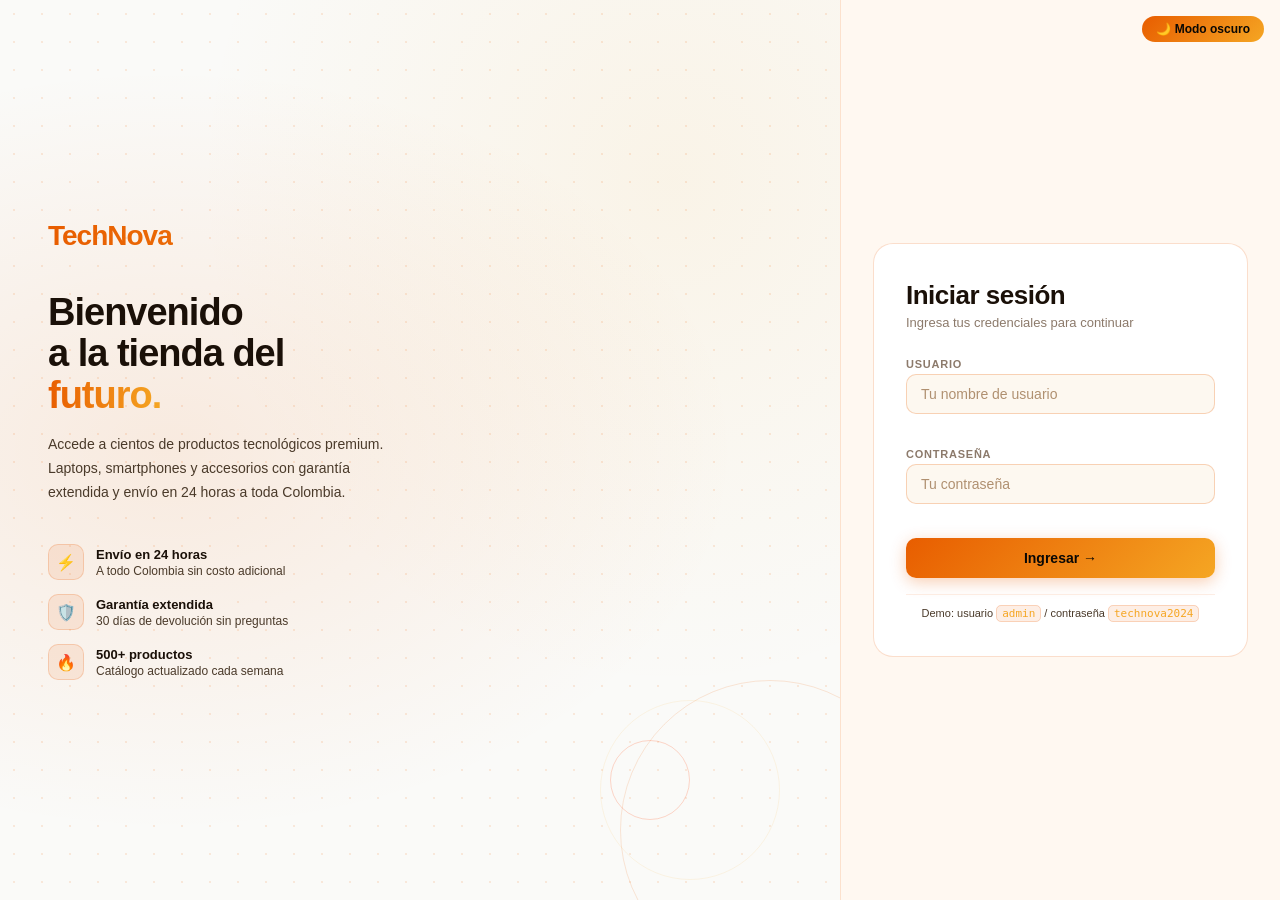
==== commit b481218b: "modificación del login" ====
--- a/login.html
+++ b/login.html
@@ -1,68 +1,93 @@
 <!DOCTYPE html>
 <html lang="es">
+
 <head>
   <meta charset="UTF-8" />
   <meta name="viewport" content="width=device-width, initial-scale=1.0" />
   <title>TechNova — Iniciar sesión</title>
-  <link rel="stylesheet" href="css/styles.css" />
-  <link rel="stylesheet" href="css/login.css" />
   <script src="js/modo.js"></script>
-
   <link rel="stylesheet" href="css/styles.css" />
   <link rel="stylesheet" href="css/login.css" />
 </head>
+
 <body class="login-page">
-   <button class="login-tema-btn" id="btn-tema-login">🌙 Modo oscuro</button>
-  <div class="login-box">
 
-    <span class="login-logo">TechNova</span>
+  <button class="btn-tema-login" id="btn-tema-login">🔥 Modo oscuro</button>
 
-    <h1>Iniciar sesión</h1>
-    <p>Ingresa tus credenciales para continuar</p>
+  <!-- LADO IZQUIERDO -->
+  <div class="login-left">
+    <div class="left-content">
+      <div class="left-logo">TechNova</div>
+      <h1 class="left-title">
+        Bienvenido<br />a la tienda del<br /><span>futuro.</span>
+      </h1>
+      <p class="left-desc">
+        Accede a cientos de productos tecnológicos premium.
+        Laptops, smartphones y accesorios con garantía extendida
+        y envío en 24 horas a toda Colombia.
+      </p>
+      <div class="left-features">
+        <div class="feature">
+          <div class="feature-icon">⚡</div>
+          <div class="feature-text">
+            <strong>Envío en 24 horas</strong>
+            <span>A todo Colombia sin costo adicional</span>
+          </div>
+        </div>
+        <div class="feature">
+          <div class="feature-icon">🛡️</div>
+          <div class="feature-text">
+            <strong>Garantía extendida</strong>
+            <span>30 días de devolución sin preguntas</span>
+          </div>
+        </div>
+        <div class="feature">
+          <div class="feature-icon">🔥</div>
+          <div class="feature-text">
+            <strong>500+ productos</strong>
+            <span>Catálogo actualizado cada semana</span>
+          </div>
+        </div>
+      </div>
+    </div>
+    <div class="deco-circle deco-1"></div>
+    <div class="deco-circle deco-2"></div>
+    <div class="deco-circle deco-3"></div>
+  </div>
 
-    <form id="login-form" novalidate>
+  <!-- LADO DERECHO -->
+  <div class="login-right">
+    <div class="login-card">
+      <h2 class="card-title">Iniciar sesión</h2>
+      <p class="card-sub">Ingresa tus credenciales para continuar</p>
 
-      <div class="form-group">
-        <label class="form-label" for="input-usuario">Usuario</label>
-        <input
-          type="text"
-          id="input-usuario"
-          class="form-input"
-          placeholder="Tu nombre de usuario"
-          autocomplete="username"
-        />
-        <span class="form-error" id="error-usuario"></span>
-      </div>
+      <form id="login-form" novalidate>
+        <div class="form-group">
+          <label class="form-label" for="input-usuario">Usuario</label>
+          <input type="text" id="input-usuario" class="form-input" placeholder="Tu nombre de usuario"
+            autocomplete="username" />
+          <span class="form-error" id="error-usuario"></span>
+        </div>
+        <div class="form-group">
+          <label class="form-label" for="input-contrasena">Contraseña</label>
+          <input type="password" id="input-contrasena" class="form-input" placeholder="Tu contraseña"
+            autocomplete="current-password" />
+          <span class="form-error" id="error-contrasena"></span>
+        </div>
+        <div class="form-alert" id="login-alert" role="alert" aria-live="polite"></div>
+        <button type="submit" class="btn-login" id="btn-ingresar">
+          Ingresar →
+        </button>
+      </form>
 
-      <div class="form-group">
-        <label class="form-label" for="input-contrasena">Contraseña</label>
-        <input
-          type="password"
-          id="input-contrasena"
-          class="form-input"
-          placeholder="Tu contraseña"
-          autocomplete="current-password"
-        />
-        <span class="form-error" id="error-contrasena"></span>
-      </div>
-
-      <div class="form-alert" id="login-alert" role="alert" aria-live="polite"></div>
-
-      <button type="submit" class="btn-login" id="btn-ingresar">
-        Ingresar
-      </button>
-
-    </form>
-
-    <p class="login-hint">
-      Demo: usuario <code>admin</code> / contraseña <code>technova2024</code>
-    </p>
-
+      <p class="login-hint">
+        Demo: usuario <code>admin</code> / contraseña <code>technova2024</code>
+      </p>
+    </div>
   </div>
 
   <script src="js/login.js"></script>
-  <script>
-    vincularToggleTema('btn-tema-login');
-  </script>
+  <script>vincularToggleTema('btn-tema-login');</script>
 </body>
-</html>
+
+</html>
--- a/css/login.css
+++ b/css/login.css
@@ -1,126 +1,361 @@
 .login-page {
+  display: flex;
+  min-height: 100vh;
+  background: #0a0805;
+  position: relative;
+  overflow: hidden;
+}
+
+.login-left {
+  flex: 1;
+  display: flex;
+  flex-direction: column;
+  justify-content: center;
+  padding: 48px;
+  position: relative;
+  overflow: hidden;
+}
+
+.login-left::before {
+  content: '';
+  position: absolute;
+  inset: 0;
+  background:
+    radial-gradient(ellipse at 20% 50%, rgba(232, 93, 0, .25) 0%, transparent 60%),
+    radial-gradient(ellipse at 80% 20%, rgba(245, 166, 35, .15) 0%, transparent 50%),
+    radial-gradient(ellipse at 60% 80%, rgba(255, 61, 0, .1) 0%, transparent 40%);
+}
+
+.login-left::after {
+  content: '';
+  position: absolute;
+  inset: 0;
+  background-image: radial-gradient(rgba(232, 93, 0, .12) 1px, transparent 1px);
+  background-size: 28px 28px;
+}
+
+.left-content {
+  position: relative;
+  z-index: 2;
+}
+
+.left-logo {
+  font-size: 28px;
+  font-weight: 900;
+  letter-spacing: -1px;
+  background: linear-gradient(90deg, #e85d00, #f5a623);
+  -webkit-background-clip: text;
+  -webkit-text-fill-color: transparent;
+  background-clip: text;
+  margin-bottom: 40px;
+}
+
+.left-title {
+  font-size: 38px;
+  font-weight: 900;
+  color: #f5f0e8;
+  line-height: 1.1;
+  letter-spacing: -1px;
+  margin-bottom: 16px;
+}
+
+.left-title span {
+  background: linear-gradient(90deg, #e85d00, #f5a623);
+  -webkit-background-clip: text;
+  -webkit-text-fill-color: transparent;
+  background-clip: text;
+}
+
+.left-desc {
+  font-size: 14px;
+  color: #8c7a6b;
+  line-height: 1.7;
+  max-width: 340px;
+  margin-bottom: 40px;
+}
+
+.left-features {
+  display: flex;
+  flex-direction: column;
+  gap: 14px;
+}
+
+.feature {
+  display: flex;
+  align-items: center;
+  gap: 12px;
+}
+
+.feature-icon {
+  width: 36px;
+  height: 36px;
+  border-radius: 10px;
+  background: rgba(232, 93, 0, .12);
+  border: 1px solid rgba(232, 93, 0, .25);
   display: flex;
   align-items: center;
   justify-content: center;
-  min-height: 100vh;
-  padding: 40px 12px;
-  background: var(--bg);
-}
-
-.login-box {
-  border: 2px solid var(--borde);
-  padding: 24px;
+  font-size: 16px;
+  flex-shrink: 0;
+}
+
+.feature-text strong {
+  display: block;
+  font-size: 13px;
+  font-weight: 700;
+  color: #f5f0e8;
+}
+
+.feature-text span {
+  font-size: 12px;
+  color: #8c7a6b;
+}
+
+
+.deco-circle {
+  position: absolute;
+  border-radius: 50%;
+  border: 1px solid rgba(232, 93, 0, .15);
+  animation: rotarDeco 20s linear infinite;
+}
+
+.deco-1 {
+  width: 300px;
+  height: 300px;
+  bottom: -80px;
+  right: -80px;
+}
+
+.deco-2 {
+  width: 180px;
+  height: 180px;
+  bottom: 20px;
+  right: 60px;
+  animation-duration: 14s;
+  animation-direction: reverse;
+  border-color: rgba(245, 166, 35, .1);
+}
+
+.deco-3 {
+  width: 80px;
+  height: 80px;
+  bottom: 80px;
+  right: 150px;
+  animation-duration: 8s;
+  border-color: rgba(255, 61, 0, .2);
+}
+
+@keyframes rotarDeco {
+  from {
+    transform: rotate(0deg);
+  }
+
+  to {
+    transform: rotate(360deg);
+  }
+}
+
+.login-right {
+  width: 440px;
+  flex-shrink: 0;
+  display: flex;
+  align-items: center;
+  justify-content: center;
+  padding: 40px 32px;
+  background: rgba(15, 10, 5, .6);
+  backdrop-filter: blur(20px);
+  border-left: 1px solid rgba(232, 93, 0, .15);
+}
+
+.login-card {
   width: 100%;
-  max-width: 360px;
-  background: var(--bg);
-}
-
-.login-logo {
-  font-size: 20px;
-  font-weight: bold;
-  display: block;
+  background: rgba(26, 18, 8, .8);
+  border: 1px solid rgba(232, 93, 0, .2);
+  border-radius: 20px;
+  padding: 36px 32px;
+}
+
+.card-title {
+  font-size: 26px;
+  font-weight: 900;
+  color: #f5f0e8;
+  letter-spacing: -.5px;
   margin-bottom: 4px;
-  color: var(--acento);
-}
-
-.login-box h1   { font-size: 18px; margin-bottom: 4px; color: var(--texto); }
-.login-box > p  { font-size: 12px; color: var(--texto-muted); margin-bottom: 18px; }
+}
+
+.card-sub {
+  font-size: 13px;
+  color: #8c7a6b;
+  margin-bottom: 28px;
+}
 
 .form-group {
   display: flex;
   flex-direction: column;
-  gap: 3px;
-  margin-bottom: 12px;
+  gap: 4px;
+  margin-bottom: 16px;
 }
 
 .form-label {
   font-size: 11px;
+  font-weight: 700;
   text-transform: uppercase;
-  font-weight: bold;
-  color: var(--texto);
+  letter-spacing: .07em;
+  color: #8c7a6b;
 }
 
 .form-input {
-  border: 1px solid var(--borde);
-  padding: 6px 8px;
-  font-size: 13px;
-  width: 100%;
+  background: rgba(255, 255, 255, .05);
+  border: 1px solid rgba(232, 93, 0, .2);
+  border-radius: 10px;
+  padding: 11px 14px;
+  font-size: 14px;
+  color: #f5f0e8;
   outline: none;
   font-family: sans-serif;
-  background: var(--bg-alt);
-  color: var(--texto);
+  transition: border-color .2s, box-shadow .2s;
+}
+
+.form-input::placeholder {
+  color: #4a3a2a;
 }
 
 .form-input:focus {
-  outline: 2px solid var(--acento);
+  border-color: #e85d00;
+  box-shadow: 0 0 0 3px rgba(232, 93, 0, .15);
 }
 
 .form-error {
   font-size: 11px;
-  color: #c00;
+  color: #ef4444;
   min-height: 14px;
 }
 
 .form-alert {
   font-size: 12px;
-  padding: 6px 8px;
-  border: 1px solid var(--borde);
-  margin-bottom: 8px;
+  padding: 10px 14px;
+  border-radius: 10px;
+  border: 1px solid rgba(232, 93, 0, .3);
+  background: rgba(232, 93, 0, .08);
+  color: #f5a623;
+  margin-bottom: 12px;
   display: none;
-  color: var(--texto);
-  background: var(--bg-alt);
-}
-
-.form-alert.show { display: block; }
+}
+
+.form-alert.show {
+  display: block;
+}
 
 .btn-login {
   width: 100%;
-  padding: 8px;
-  border: 2px solid var(--borde);
-  background: var(--btn-bg);
-  color: var(--btn-color);
+  padding: 12px;
+  background: linear-gradient(135deg, #e85d00, #f5a623);
+  color: #0a0805;
+  border: none;
+  border-radius: 10px;
   font-size: 14px;
-  font-weight: bold;
+  font-weight: 700;
   cursor: pointer;
-  margin-bottom: 10px;
   font-family: sans-serif;
-}
-
-.btn-login:hover    { opacity: .85; }
-.btn-login:disabled { opacity: .5; cursor: not-allowed; }
+  margin-bottom: 16px;
+  transition: all .2s;
+  box-shadow: 0 4px 16px rgba(232, 93, 0, .3);
+}
+
+.btn-login:hover {
+  transform: translateY(-2px);
+  box-shadow: 0 6px 20px rgba(232, 93, 0, .4);
+}
+
+.btn-login:disabled {
+  opacity: .5;
+  cursor: not-allowed;
+  transform: none;
+}
 
 .login-hint {
   font-size: 11px;
-  color: var(--texto-muted);
+  color: #4a3a2a;
   text-align: center;
-  padding-top: 8px;
-  border-top: 1px solid var(--borde-soft);
+  padding-top: 12px;
+  border-top: 1px solid rgba(232, 93, 0, .1);
 }
 
 .login-hint code {
   font-size: 11px;
-  border: 1px solid var(--borde-soft);
-  padding: 0 4px;
-  background: var(--bg-alt);
-  color: var(--acento);
-}
-
-/* Botón de tema en login */
-.login-tema-btn {
+  background: rgba(232, 93, 0, .1);
+  color: #f5a623;
+  border: 1px solid rgba(232, 93, 0, .2);
+  border-radius: 5px;
+  padding: 1px 5px;
+}
+
+.btn-tema-login {
   position: absolute;
   top: 16px;
   right: 16px;
-  border: 1px solid var(--acento);
-  background: var(--bg);
-  color: var(--acento);
-  padding: 4px 10px;
+  background: linear-gradient(135deg, #e85d00, #f5a623);
+  color: #0a0805;
+  border: none;
+  padding: 6px 14px;
+  border-radius: 20px;
   font-size: 12px;
-  font-weight: bold;
+  font-weight: 700;
   cursor: pointer;
-  font-family: sans-serif;
-}
-
-.login-tema-btn:hover {
-  background: var(--acento);
-  color: #fff;
-}+  z-index: 10;
+}
+
+html:not(.dark-mode) .login-page {
+  background: #fafaf8;
+}
+
+html:not(.dark-mode) .login-left::before {
+  background:
+    radial-gradient(ellipse at 20% 50%, rgba(232, 93, 0, .1) 0%, transparent 60%),
+    radial-gradient(ellipse at 80% 20%, rgba(245, 166, 35, .08) 0%, transparent 50%);
+}
+
+html:not(.dark-mode) .login-right {
+  background: rgba(255, 248, 240, .9);
+  border-left-color: rgba(232, 93, 0, .15);
+}
+
+html:not(.dark-mode) .login-card {
+  background: #ffffff;
+  border-color: rgba(232, 93, 0, .2);
+}
+
+html:not(.dark-mode) .left-title {
+  color: #1a1008;
+}
+
+html:not(.dark-mode) .card-title {
+  color: #1a1008;
+}
+
+html:not(.dark-mode) .form-input {
+  background: #fdf8f0;
+  color: #1a1008;
+  border-color: rgba(232, 93, 0, .25);
+}
+
+html:not(.dark-mode) .form-input::placeholder {
+  color: #b09070;
+ }
+
+  html:not(.dark-mode) .feature-text strong {
+    color: #1a1008;
+  }
+
+  html:not(.dark-mode) .feature-text span {
+    color: #4a3a2a;
+  }
+
+  html:not(.dark-mode) .feature-icon {
+    background: rgba(232, 93, 0, .1);
+    border-color: rgba(232, 93, 0, .2);
+  }
+
+  html:not(.dark-mode) .left-desc {
+    color: #4a3a2a;
+  }
